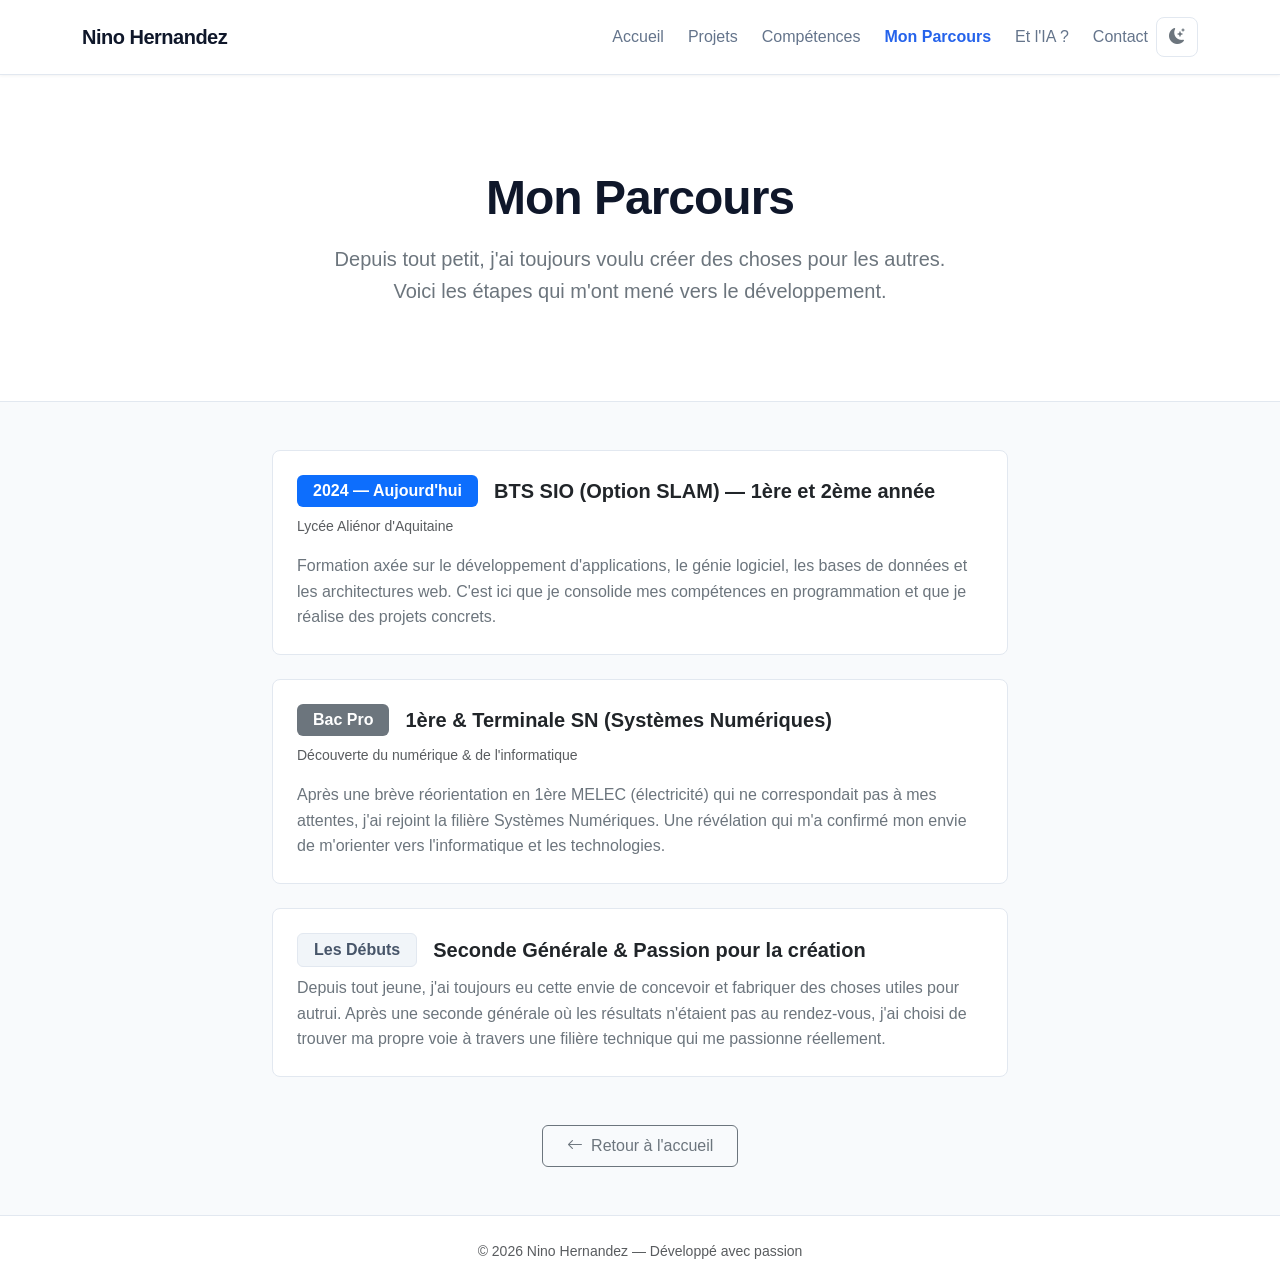
==== parcours.html @ b982b325 "feat: redesign portfolio with Bootstrap 5, dark mode toggle, and new calculator page while cleaning " ====
<!DOCTYPE html>
<html lang="fr" data-bs-theme="light">

<head>
    <meta charset="UTF-8">
    <meta name="viewport" content="width=device-width, initial-scale=1.0">
    <title>Mon Parcours — Nino Hernandez</title>

    <!-- Bootstrap 5 CSS & Icons -->
    <link href="https://cdn.jsdelivr.net/npm/bootstrap@5.3.3/dist/css/bootstrap.min.css" rel="stylesheet">
    <link rel="stylesheet" href="https://cdn.jsdelivr.net/npm/bootstrap-icons@1.11.3/font/bootstrap-icons.min.css">
    
    <!-- Stylesheet -->
    <link rel="stylesheet" href="style.css">
</head>

<body>

    <!-- Barre de Navigation -->
    <nav class="navbar navbar-expand-md sticky-top border-bottom py-3">
        <div class="container">
            <a class="navbar-brand" href="index.html">Nino Hernandez</a>

            <div class="d-flex align-items-center gap-2 order-md-last">
                <button class="btn-theme-toggle" id="themeToggleBtn" title="Basculer le thème" aria-label="Basculer le thème">
                    <i class="bi bi-moon-stars-fill" id="themeIcon"></i>
                </button>
                <button class="navbar-toggler" type="button" data-bs-toggle="collapse" data-bs-target="#navMenu"
                    aria-controls="navMenu" aria-expanded="false" aria-label="Menu">
                    <span class="navbar-toggler-icon"></span>
                </button>
            </div>

            <div class="collapse navbar-collapse" id="navMenu">
                <ul class="navbar-nav ms-auto gap-2">
                    <li class="nav-item">
                        <a class="nav-link" href="index.html">Accueil</a>
                    </li>
                    <li class="nav-item">
                        <a class="nav-link" href="index.html#projets">Projets</a>
                    </li>
                    <li class="nav-item">
                        <a class="nav-link" href="index.html#competences">Compétences</a>
                    </li>
                    <li class="nav-item">
                        <a class="nav-link active fw-bold" href="parcours.html">Mon Parcours</a>
                    </li>
                    <li class="nav-item">
                        <a class="nav-link" href="index.html#ia">Et l'IA ?</a>
                    </li>
                    <li class="nav-item">
                        <a class="nav-link" href="index.html#contact">Contact</a>
                    </li>
                </ul>
            </div>
        </div>
    </nav>

    <!-- En-tête de la page -->
    <header class="hero-section text-center">
        <div class="container py-4">
            <h1 class="hero-title display-5 mb-3">Mon Parcours</h1>
            <p class="lead text-secondary mx-auto mb-0" style="max-width: 650px;">
                Depuis tout petit, j'ai toujours voulu créer des choses pour les autres. Voici les étapes qui m'ont mené vers le développement.
            </p>
        </div>
    </header>

    <!-- Section Chronologie du Parcours -->
    <main class="py-5">
        <div class="container">
            <div class="row justify-content-center">
                <div class="col-lg-8">

                    <!-- Étape 1 : BTS SIO -->
                    <div class="card border mb-4 p-4 rounded-3" style="background: var(--bg-surface); border-color: var(--card-border) !important;">
                        <div class="d-flex align-items-center gap-3 mb-2">
                            <span class="badge bg-primary px-3 py-2 fs-6">2024 — Aujourd'hui</span>
                            <h2 class="h5 fw-bold mb-0">BTS SIO (Option SLAM) — 1ère et 2ème année</h2>
                        </div>
                        <p class="text-muted small mb-3">Lycée Aliénor d'Aquitaine</p>
                        <p class="text-secondary mb-0">
                            Formation axée sur le développement d'applications, le génie logiciel, les bases de données et les architectures web. C'est ici que je consolide mes compétences en programmation et que je réalise des projets concrets.
                        </p>
                    </div>

                    <!-- Étape 2 : Bac Pro SN -->
                    <div class="card border mb-4 p-4 rounded-3" style="background: var(--bg-surface); border-color: var(--card-border) !important;">
                        <div class="d-flex align-items-center gap-3 mb-2">
                            <span class="badge bg-secondary px-3 py-2 fs-6">Bac Pro</span>
                            <h2 class="h5 fw-bold mb-0">1ère & Terminale SN (Systèmes Numériques)</h2>
                        </div>
                        <p class="text-muted small mb-3">Découverte du numérique & de l'informatique</p>
                        <p class="text-secondary mb-0">
                            Après une brève réorientation en 1ère MELEC (électricité) qui ne correspondait pas à mes attentes, j'ai rejoint la filière Systèmes Numériques. Une révélation qui m'a confirmé mon envie de m'orienter vers l'informatique et les technologies.
                        </p>
                    </div>

                    <!-- Étape 3 : Les Débuts -->
                    <div class="card border mb-4 p-4 rounded-3" style="background: var(--bg-surface); border-color: var(--card-border) !important;">
                        <div class="d-flex align-items-center gap-3 mb-2">
                            <span class="badge px-3 py-2 fs-6" style="background-color: var(--tag-bg); color: var(--tag-color); border: 1px solid var(--card-border);">Les Débuts</span>
                            <h2 class="h5 fw-bold mb-0">Seconde Générale & Passion pour la création</h2>
                        </div>
                        <p class="text-secondary mb-0">
                            Depuis tout jeune, j'ai toujours eu cette envie de concevoir et fabriquer des choses utiles pour autrui. Après une seconde générale où les résultats n'étaient pas au rendez-vous, j'ai choisi de trouver ma propre voie à travers une filière technique qui me passionne réellement.
                        </p>
                    </div>

                    <!-- Bouton retour -->
                    <div class="text-center mt-5">
                        <a href="index.html" class="btn btn-outline-secondary px-4 py-2">
                            <i class="bi bi-arrow-left me-1"></i> Retour à l'accueil
                        </a>
                    </div>

                </div>
            </div>
        </div>
    </main>

    <!-- Footer -->
    <footer class="bg-surface-section border-top py-4 text-center text-muted small">
        <div class="container">
            <p class="mb-0">© 2026 Nino Hernandez — Développé avec passion</p>
        </div>
    </footer>

    <!-- Bootstrap & Script JS -->
    <script src="https://cdn.jsdelivr.net/npm/bootstrap@5.3.3/dist/js/bootstrap.bundle.min.js"></script>
    <script src="script.js"></script>
</body>

</html>
---- style.css ----
/* --- Variables & Thèmes --- */
:root {
    --primary-color: #2563eb;
    --primary-hover: #1d4ed8;
    --bg-body: #f8fafc;
    --bg-surface: #ffffff;
    --card-border: #e2e8f0;
    --text-main: #0f172a;
    --text-muted: #64748b;
    --tag-bg: #f1f5f9;
    --tag-color: #475569;
    --badge-bg: #dcfce7;
    --badge-color: #15803d;
    --badge-dot: #22c55e;
    --shadow-color: rgba(0, 0, 0, 0.05);
}

[data-bs-theme="dark"] {
    --bg-body: #090d16;
    --bg-surface: #111827;
    --card-border: #1f2937;
    --text-main: #f3f4f6;
    --text-muted: #9ca3af;
    --tag-bg: #1f2937;
    --tag-color: #d1d5db;
    --badge-bg: #064e3b;
    --badge-color: #6ee7b7;
    --badge-dot: #10b981;
    --shadow-color: rgba(0, 0, 0, 0.3);
}

body {
    font-family: -apple-system, BlinkMacSystemFont, "Segoe UI", Roboto, Helvetica, Arial, sans-serif;
    color: var(--text-main);
    background-color: var(--bg-body);
    line-height: 1.6;
    transition: background-color 0.3s ease, color 0.3s ease;
}

/* --- Navigation --- */
.navbar {
    background-color: var(--bg-surface) !important;
    border-color: var(--card-border) !important;
    box-shadow: 0 1px 3px var(--shadow-color);
    transition: background-color 0.3s ease, border-color 0.3s ease;
}

.navbar-brand {
    font-weight: 700;
    letter-spacing: -0.5px;
    color: var(--text-main) !important;
}

.nav-link {
    color: var(--text-muted) !important;
    transition: color 0.2s ease;
}

.nav-link:hover, .nav-link.active {
    color: var(--primary-color) !important;
}

/* --- Bouton Dark Mode --- */
.btn-theme-toggle {
    background: transparent;
    border: 1px solid var(--card-border);
    color: var(--text-main);
    border-radius: 8px;
    padding: 6px 12px;
    cursor: pointer;
    display: inline-flex;
    align-items: center;
    justify-content: center;
    transition: all 0.2s ease;
}

.btn-theme-toggle:hover {
    background-color: var(--tag-bg);
}

/* --- Hero Section --- */
.hero-section {
    background-color: var(--bg-surface);
    border-bottom: 1px solid var(--card-border);
    padding: 70px 0;
    transition: background-color 0.3s ease, border-color 0.3s ease;
}

.hero-title {
    font-weight: 800;
    letter-spacing: -1px;
    color: var(--text-main);
}

.badge-status {
    background-color: var(--badge-bg);
    color: var(--badge-color);
    font-weight: 600;
    padding: 6px 14px;
    border-radius: 9999px;
    font-size: 0.85rem;
    display: inline-flex;
    align-items: center;
    gap: 8px;
    transition: all 0.3s ease;
}

.badge-status::before {
    content: "";
    display: inline-block;
    width: 8px;
    height: 8px;
    background-color: var(--badge-dot);
    border-radius: 50%;
    animation: pulse 2s infinite;
}

@keyframes pulse {
    0% { transform: scale(0.95); opacity: 0.8; }
    50% { transform: scale(1.2); opacity: 1; }
    100% { transform: scale(0.95); opacity: 0.8; }
}

/* --- Cartes Projets --- */
.project-card {
    background: var(--bg-surface);
    border: 1px solid var(--card-border);
    border-radius: 12px;
    overflow: hidden;
    transition: transform 0.2s ease, box-shadow 0.2s ease, background-color 0.3s ease;
    height: 100%;
    display: flex;
    flex-direction: column;
}

.project-card:hover {
    transform: translateY(-4px);
    box-shadow: 0 12px 24px -10px var(--shadow-color);
}

.project-thumb {
    height: 180px;
    background-color: var(--tag-bg);
    overflow: hidden;
    position: relative;
    display: flex;
    align-items: center;
    justify-content: center;
}

.project-thumb img {
    width: 100%;
    height: 100%;
    object-fit: cover;
}

.project-thumb .project-icon {
    font-size: 3.5rem;
    color: var(--text-muted);
}

.tag {
    font-size: 0.75rem;
    font-weight: 600;
    padding: 3px 9px;
    border-radius: 6px;
    background-color: var(--tag-bg);
    color: var(--tag-color);
}

/* --- Cartes Compétences --- */
.skill-box {
    background: var(--bg-surface);
    border: 1px solid var(--card-border);
    border-radius: 10px;
    padding: 20px;
    text-align: center;
    transition: border-color 0.2s, background-color 0.3s;
}

.skill-box:hover {
    border-color: var(--primary-color);
}

.skill-box i {
    font-size: 2.2rem;
    margin-bottom: 8px;
    display: inline-block;
}

/* --- Section White / Surface --- */
.bg-surface-section {
    background-color: var(--bg-surface) !important;
    border-color: var(--card-border) !important;
    transition: background-color 0.3s ease, border-color 0.3s ease;
}

/* --- Boutons Contact --- */
.btn-contact {
    display: inline-flex;
    align-items: center;
    gap: 8px;
    padding: 10px 20px;
    border-radius: 8px;
    border: 1px solid var(--card-border);
    background: var(--bg-surface);
    color: var(--text-main);
    text-decoration: none;
    font-weight: 600;
    transition: all 0.2s;
}

.btn-contact:hover {
    background: var(--tag-bg);
    border-color: var(--text-muted);
    color: var(--primary-color);
}
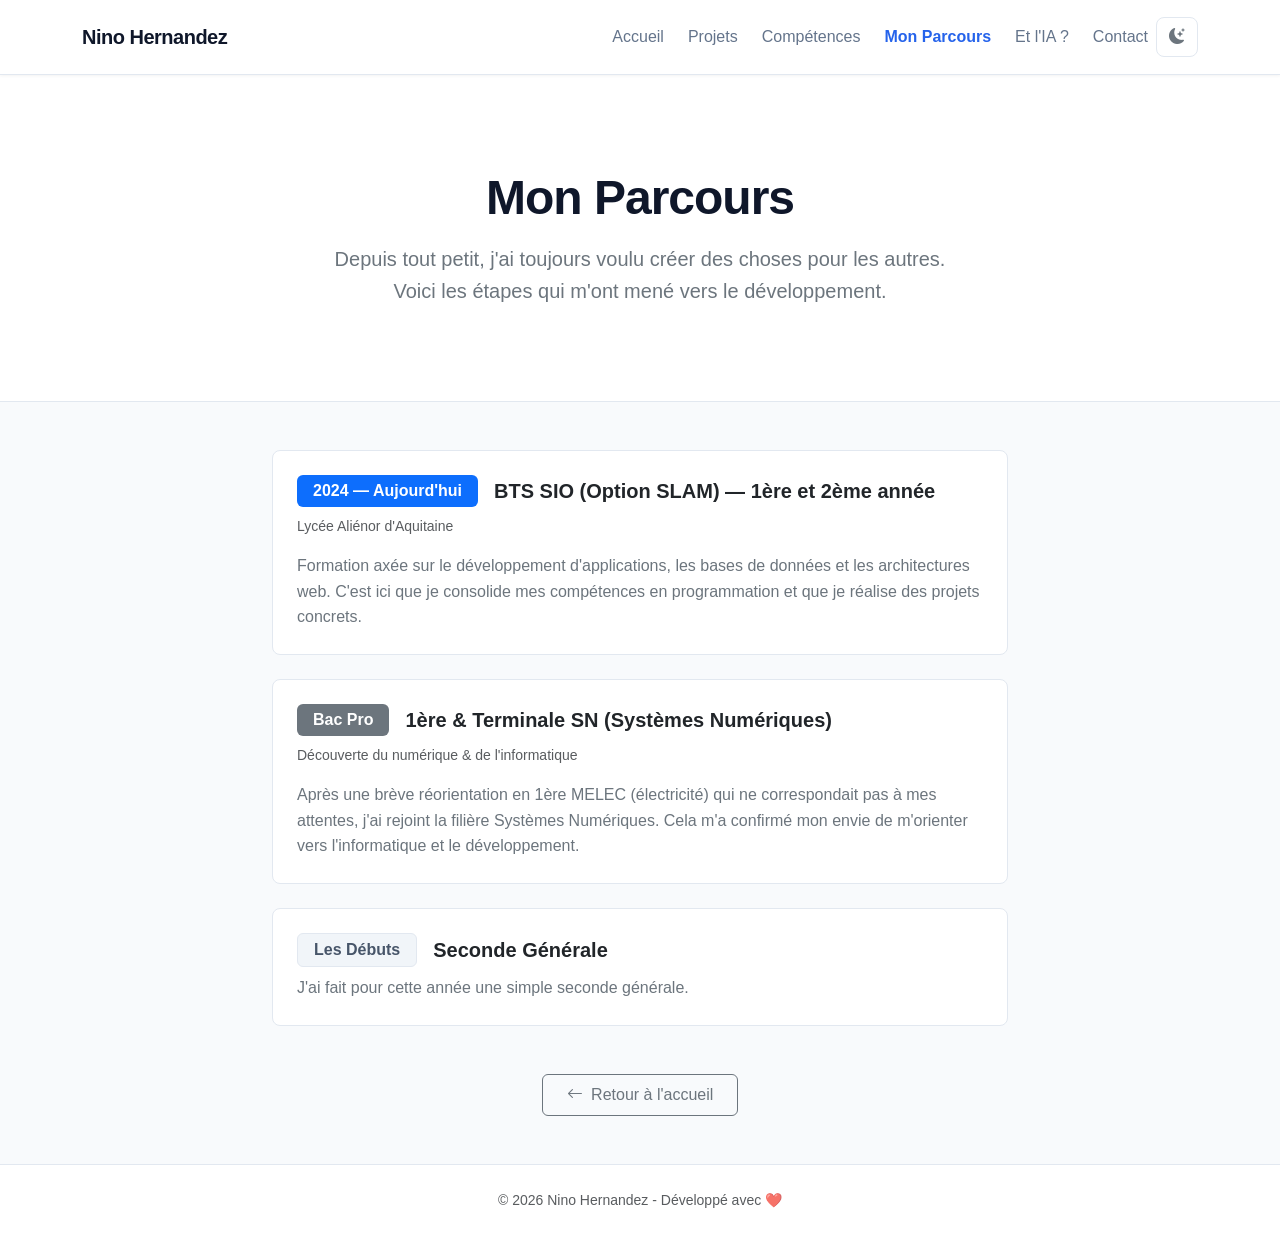
==== commit ac82fa15: "refactor: update content and formatting in parcours page" ====
--- a/parcours.html
+++ b/parcours.html
@@ -9,7 +9,7 @@
     <!-- Bootstrap 5 CSS & Icons -->
     <link href="https://cdn.jsdelivr.net/npm/bootstrap@5.3.3/dist/css/bootstrap.min.css" rel="stylesheet">
     <link rel="stylesheet" href="https://cdn.jsdelivr.net/npm/bootstrap-icons@1.11.3/font/bootstrap-icons.min.css">
-    
+
     <!-- Stylesheet -->
     <link rel="stylesheet" href="style.css">
 </head>
@@ -22,7 +22,8 @@
             <a class="navbar-brand" href="index.html">Nino Hernandez</a>
 
             <div class="d-flex align-items-center gap-2 order-md-last">
-                <button class="btn-theme-toggle" id="themeToggleBtn" title="Basculer le thème" aria-label="Basculer le thème">
+                <button class="btn-theme-toggle" id="themeToggleBtn" title="Basculer le thème"
+                    aria-label="Basculer le thème">
                     <i class="bi bi-moon-stars-fill" id="themeIcon"></i>
                 </button>
                 <button class="navbar-toggler" type="button" data-bs-toggle="collapse" data-bs-target="#navMenu"
@@ -61,7 +62,8 @@
         <div class="container py-4">
             <h1 class="hero-title display-5 mb-3">Mon Parcours</h1>
             <p class="lead text-secondary mx-auto mb-0" style="max-width: 650px;">
-                Depuis tout petit, j'ai toujours voulu créer des choses pour les autres. Voici les étapes qui m'ont mené vers le développement.
+                Depuis tout petit, j'ai toujours voulu créer des choses pour les autres. Voici les étapes qui m'ont mené
+                vers le développement.
             </p>
         </div>
     </header>
@@ -73,37 +75,46 @@
                 <div class="col-lg-8">
 
                     <!-- Étape 1 : BTS SIO -->
-                    <div class="card border mb-4 p-4 rounded-3" style="background: var(--bg-surface); border-color: var(--card-border) !important;">
+                    <div class="card border mb-4 p-4 rounded-3"
+                        style="background: var(--bg-surface); border-color: var(--card-border) !important;">
                         <div class="d-flex align-items-center gap-3 mb-2">
                             <span class="badge bg-primary px-3 py-2 fs-6">2024 — Aujourd'hui</span>
                             <h2 class="h5 fw-bold mb-0">BTS SIO (Option SLAM) — 1ère et 2ème année</h2>
                         </div>
                         <p class="text-muted small mb-3">Lycée Aliénor d'Aquitaine</p>
                         <p class="text-secondary mb-0">
-                            Formation axée sur le développement d'applications, le génie logiciel, les bases de données et les architectures web. C'est ici que je consolide mes compétences en programmation et que je réalise des projets concrets.
+                            Formation axée sur le développement d'applications, les bases de données
+                            et les architectures web. C'est ici que je consolide mes compétences en programmation et que
+                            je réalise des projets concrets.
                         </p>
                     </div>
 
                     <!-- Étape 2 : Bac Pro SN -->
-                    <div class="card border mb-4 p-4 rounded-3" style="background: var(--bg-surface); border-color: var(--card-border) !important;">
+                    <div class="card border mb-4 p-4 rounded-3"
+                        style="background: var(--bg-surface); border-color: var(--card-border) !important;">
                         <div class="d-flex align-items-center gap-3 mb-2">
                             <span class="badge bg-secondary px-3 py-2 fs-6">Bac Pro</span>
                             <h2 class="h5 fw-bold mb-0">1ère & Terminale SN (Systèmes Numériques)</h2>
                         </div>
                         <p class="text-muted small mb-3">Découverte du numérique & de l'informatique</p>
                         <p class="text-secondary mb-0">
-                            Après une brève réorientation en 1ère MELEC (électricité) qui ne correspondait pas à mes attentes, j'ai rejoint la filière Systèmes Numériques. Une révélation qui m'a confirmé mon envie de m'orienter vers l'informatique et les technologies.
+                            Après une brève réorientation en 1ère MELEC (électricité) qui ne correspondait pas à mes
+                            attentes, j'ai rejoint la filière Systèmes Numériques. Cela m'a confirmé mon
+                            envie de m'orienter vers l'informatique et le développement.
                         </p>
                     </div>
 
                     <!-- Étape 3 : Les Débuts -->
-                    <div class="card border mb-4 p-4 rounded-3" style="background: var(--bg-surface); border-color: var(--card-border) !important;">
+                    <div class="card border mb-4 p-4 rounded-3"
+                        style="background: var(--bg-surface); border-color: var(--card-border) !important;">
                         <div class="d-flex align-items-center gap-3 mb-2">
-                            <span class="badge px-3 py-2 fs-6" style="background-color: var(--tag-bg); color: var(--tag-color); border: 1px solid var(--card-border);">Les Débuts</span>
-                            <h2 class="h5 fw-bold mb-0">Seconde Générale & Passion pour la création</h2>
+                            <span class="badge px-3 py-2 fs-6"
+                                style="background-color: var(--tag-bg); color: var(--tag-color); border: 1px solid var(--card-border);">Les
+                                Débuts</span>
+                            <h2 class="h5 fw-bold mb-0">Seconde Générale</h2>
                         </div>
                         <p class="text-secondary mb-0">
-                            Depuis tout jeune, j'ai toujours eu cette envie de concevoir et fabriquer des choses utiles pour autrui. Après une seconde générale où les résultats n'étaient pas au rendez-vous, j'ai choisi de trouver ma propre voie à travers une filière technique qui me passionne réellement.
+                            J'ai fait pour cette année une simple seconde générale.
                         </p>
                     </div>
 
@@ -122,7 +133,7 @@
     <!-- Footer -->
     <footer class="bg-surface-section border-top py-4 text-center text-muted small">
         <div class="container">
-            <p class="mb-0">© 2026 Nino Hernandez — Développé avec passion</p>
+            <p class="mb-0">© 2026 Nino Hernandez - Développé avec ❤️</p>
         </div>
     </footer>
 
@@ -131,4 +142,4 @@
     <script src="script.js"></script>
 </body>
 
-</html>
+</html>
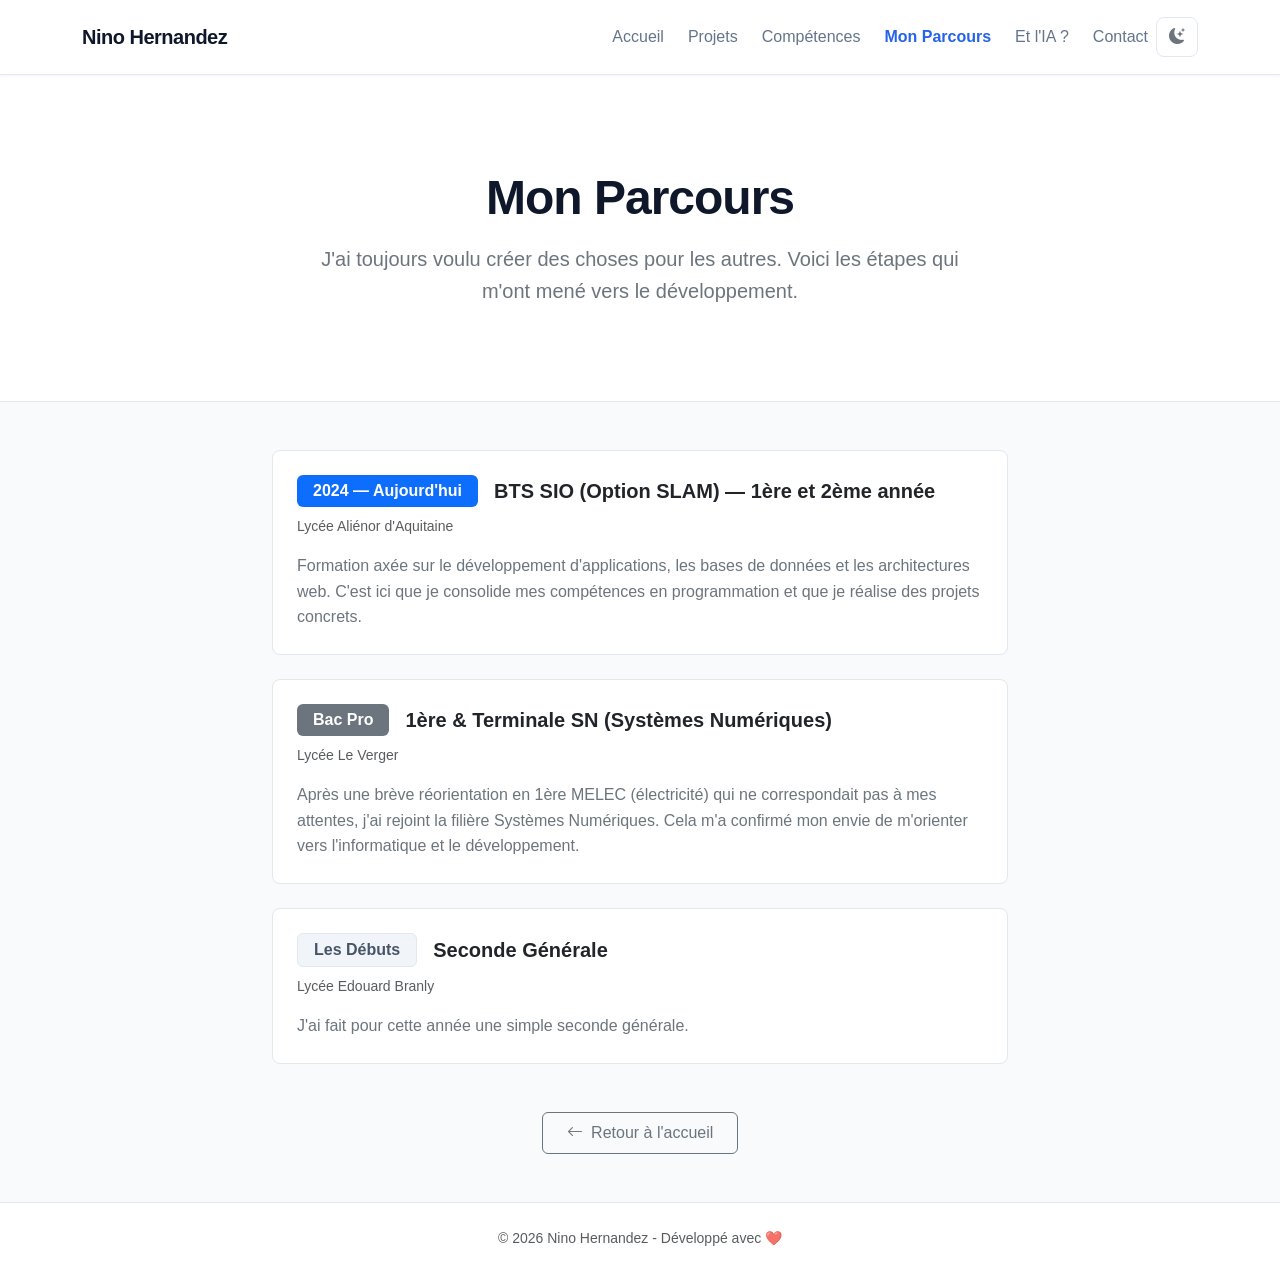
==== commit 9ea2ccfa: "refactor: update content and title in parcours page" ====
--- a/parcours.html
+++ b/parcours.html
@@ -4,7 +4,7 @@
 <head>
     <meta charset="UTF-8">
     <meta name="viewport" content="width=device-width, initial-scale=1.0">
-    <title>Mon Parcours — Nino Hernandez</title>
+    <title>Mon Parcours - Nino Hernandez</title>
 
     <!-- Bootstrap 5 CSS & Icons -->
     <link href="https://cdn.jsdelivr.net/npm/bootstrap@5.3.3/dist/css/bootstrap.min.css" rel="stylesheet">
@@ -62,7 +62,7 @@
         <div class="container py-4">
             <h1 class="hero-title display-5 mb-3">Mon Parcours</h1>
             <p class="lead text-secondary mx-auto mb-0" style="max-width: 650px;">
-                Depuis tout petit, j'ai toujours voulu créer des choses pour les autres. Voici les étapes qui m'ont mené
+                J'ai toujours voulu créer des choses pour les autres. Voici les étapes qui m'ont mené
                 vers le développement.
             </p>
         </div>
@@ -96,7 +96,7 @@
                             <span class="badge bg-secondary px-3 py-2 fs-6">Bac Pro</span>
                             <h2 class="h5 fw-bold mb-0">1ère & Terminale SN (Systèmes Numériques)</h2>
                         </div>
-                        <p class="text-muted small mb-3">Découverte du numérique & de l'informatique</p>
+                        <p class="text-muted small mb-3">Lycée Le Verger</p>
                         <p class="text-secondary mb-0">
                             Après une brève réorientation en 1ère MELEC (électricité) qui ne correspondait pas à mes
                             attentes, j'ai rejoint la filière Systèmes Numériques. Cela m'a confirmé mon
@@ -113,6 +113,7 @@
                                 Débuts</span>
                             <h2 class="h5 fw-bold mb-0">Seconde Générale</h2>
                         </div>
+                        <p class="text-muted small mb-3">Lycée Edouard Branly</p>
                         <p class="text-secondary mb-0">
                             J'ai fait pour cette année une simple seconde générale.
                         </p>
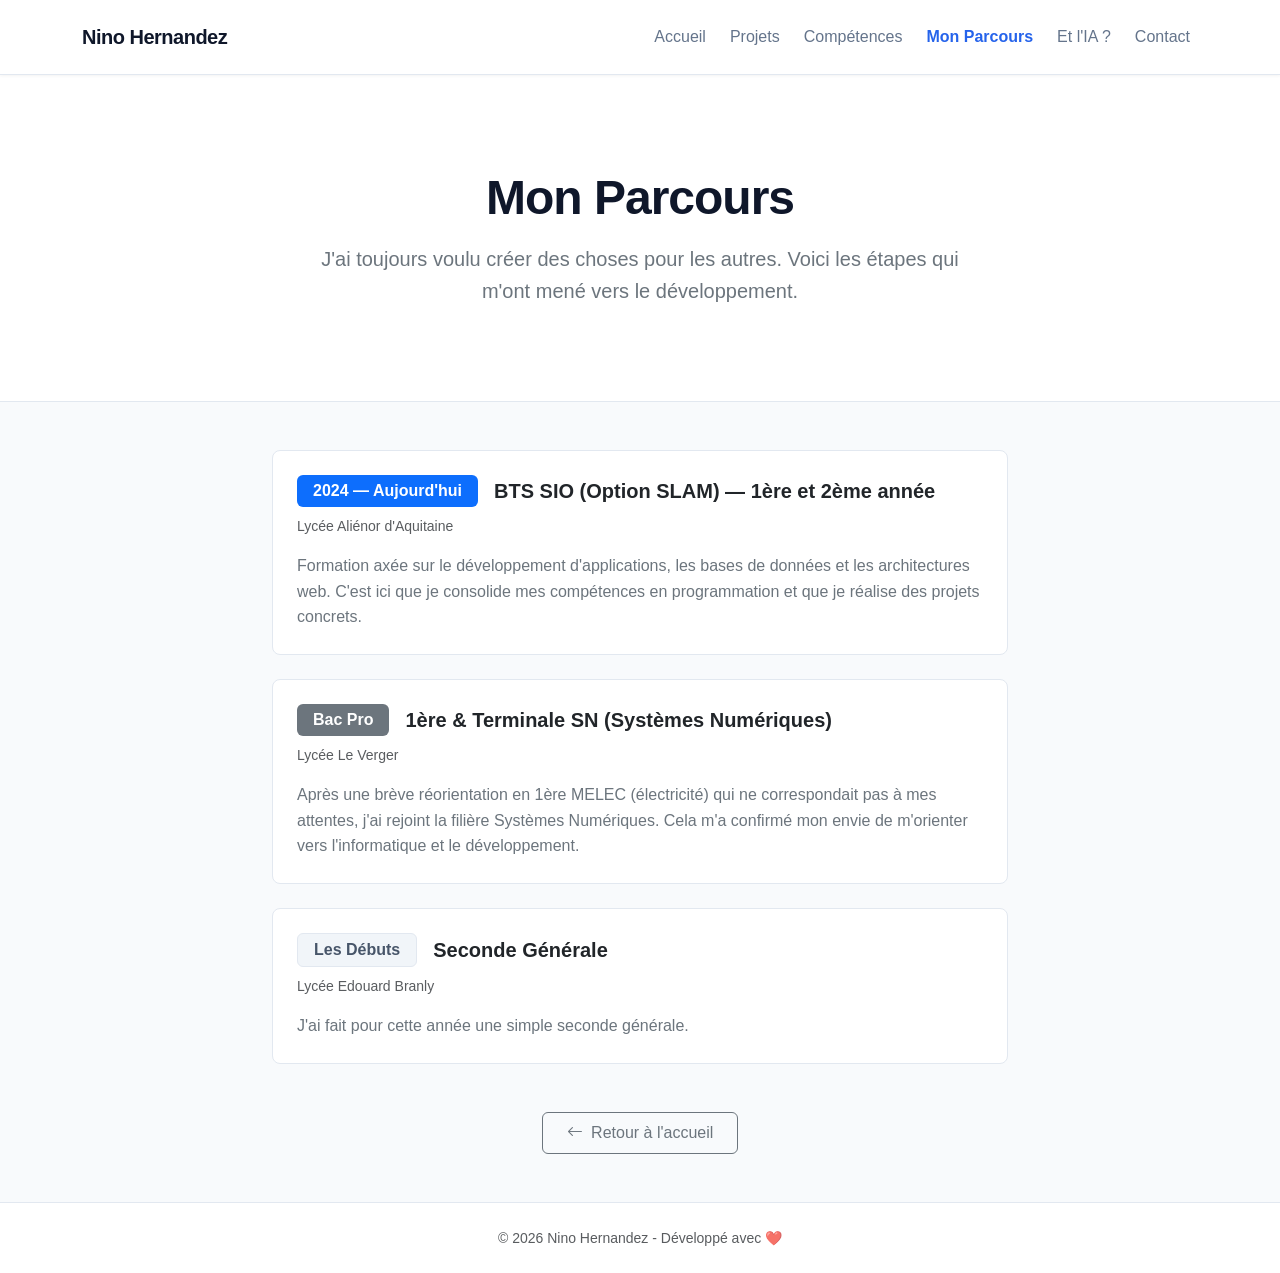
==== commit 53e55354: "refactor: remove manual theme toggle and add CNAME configuration for custom domain" ====
--- a/parcours.html
+++ b/parcours.html
@@ -1,5 +1,5 @@
 <!DOCTYPE html>
-<html lang="fr" data-bs-theme="light">
+<html lang="fr">
 
 <head>
     <meta charset="UTF-8">
@@ -19,38 +19,32 @@
     <!-- Barre de Navigation -->
     <nav class="navbar navbar-expand-md sticky-top border-bottom py-3">
         <div class="container">
-            <a class="navbar-brand" href="index.html">Nino Hernandez</a>
+            <a class="navbar-brand" href="https://www.jellacious.eu/index.html">Nino Hernandez</a>
 
-            <div class="d-flex align-items-center gap-2 order-md-last">
-                <button class="btn-theme-toggle" id="themeToggleBtn" title="Basculer le thème"
-                    aria-label="Basculer le thème">
-                    <i class="bi bi-moon-stars-fill" id="themeIcon"></i>
-                </button>
-                <button class="navbar-toggler" type="button" data-bs-toggle="collapse" data-bs-target="#navMenu"
-                    aria-controls="navMenu" aria-expanded="false" aria-label="Menu">
-                    <span class="navbar-toggler-icon"></span>
-                </button>
-            </div>
+            <button class="navbar-toggler" type="button" data-bs-toggle="collapse" data-bs-target="#navMenu"
+                aria-controls="navMenu" aria-expanded="false" aria-label="Menu">
+                <span class="navbar-toggler-icon"></span>
+            </button>
 
             <div class="collapse navbar-collapse" id="navMenu">
                 <ul class="navbar-nav ms-auto gap-2">
                     <li class="nav-item">
-                        <a class="nav-link" href="index.html">Accueil</a>
+                        <a class="nav-link" href="https://www.jellacious.eu/index.html">Accueil</a>
                     </li>
                     <li class="nav-item">
-                        <a class="nav-link" href="index.html#projets">Projets</a>
+                        <a class="nav-link" href="https://www.jellacious.eu/index.html#projets">Projets</a>
                     </li>
                     <li class="nav-item">
-                        <a class="nav-link" href="index.html#competences">Compétences</a>
+                        <a class="nav-link" href="https://www.jellacious.eu/index.html#competences">Compétences</a>
                     </li>
                     <li class="nav-item">
                         <a class="nav-link active fw-bold" href="parcours.html">Mon Parcours</a>
                     </li>
                     <li class="nav-item">
-                        <a class="nav-link" href="index.html#ia">Et l'IA ?</a>
+                        <a class="nav-link" href="https://www.jellacious.eu/index.html#ia">Et l'IA ?</a>
                     </li>
                     <li class="nav-item">
-                        <a class="nav-link" href="index.html#contact">Contact</a>
+                        <a class="nav-link" href="https://www.jellacious.eu/index.html#contact">Contact</a>
                     </li>
                 </ul>
             </div>
@@ -121,7 +115,7 @@
 
                     <!-- Bouton retour -->
                     <div class="text-center mt-5">
-                        <a href="index.html" class="btn btn-outline-secondary px-4 py-2">
+                        <a href="https://www.jellacious.eu/index.html" class="btn btn-outline-secondary px-4 py-2">
                             <i class="bi bi-arrow-left me-1"></i> Retour à l'accueil
                         </a>
                     </div>
--- a/style.css
+++ b/style.css
@@ -58,24 +58,6 @@
 
 .nav-link:hover, .nav-link.active {
     color: var(--primary-color) !important;
-}
-
-/* --- Bouton Dark Mode --- */
-.btn-theme-toggle {
-    background: transparent;
-    border: 1px solid var(--card-border);
-    color: var(--text-main);
-    border-radius: 8px;
-    padding: 6px 12px;
-    cursor: pointer;
-    display: inline-flex;
-    align-items: center;
-    justify-content: center;
-    transition: all 0.2s ease;
-}
-
-.btn-theme-toggle:hover {
-    background-color: var(--tag-bg);
 }
 
 /* --- Hero Section --- */
